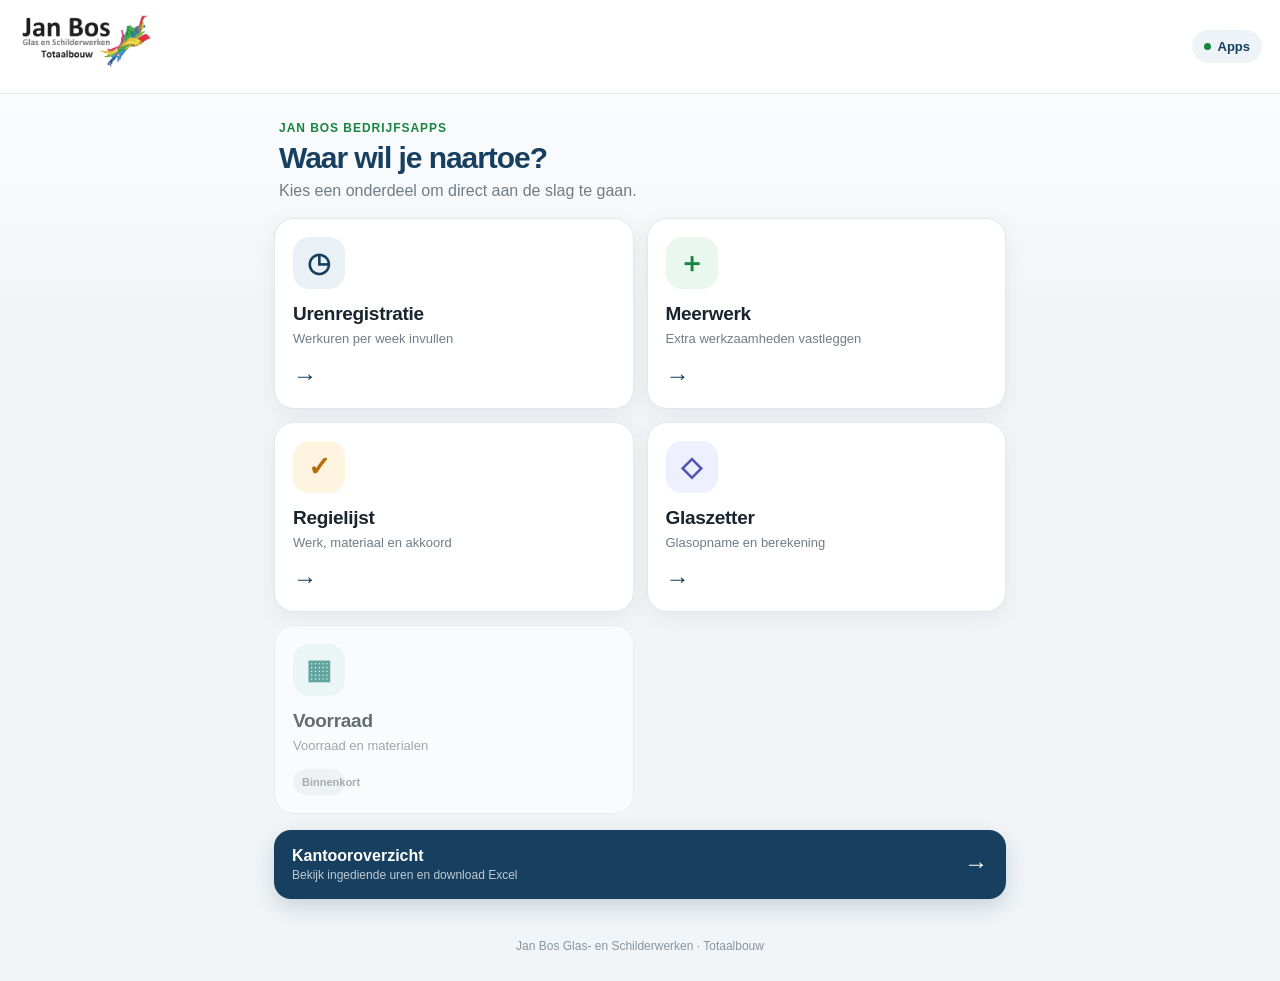
==== index.html @ 0ca0b36e "Turn site into Jan Bos app launcher" ====
<!doctype html>
<html lang="nl">
<head>
  <meta charset="utf-8">
  <meta name="viewport" content="width=device-width,initial-scale=1,viewport-fit=cover">
  <meta name="theme-color" content="#ffffff">
  <meta name="apple-mobile-web-app-capable" content="yes">
  <meta name="apple-mobile-web-app-status-bar-style" content="default">
  <meta name="apple-mobile-web-app-title" content="Jan Bos Apps">
  <meta name="description" content="Alle Jan Bos bedrijfsapps op één plek.">
  <title>Jan Bos Apps</title>
  <link rel="manifest" href="/app.webmanifest">
  <link rel="icon" type="image/png" sizes="192x192" href="/icon-192.png?v=1">
  <link rel="apple-touch-icon" href="/icon-192.png?v=1">
  <link rel="stylesheet" href="/style.css?v=10">
</head>
<body>
  <div class="app-shell">
    <header class="app-header">
      <img src="/janbos-logo.jpg?v=1" alt="Jan Bos Glas- en Schilderwerken Totaalbouw">
      <span class="status"><i></i> Apps</span>
    </header>

    <main>
      <section class="welcome">
        <span class="eyebrow">Jan Bos bedrijfsapps</span>
        <h1>Waar wil je naartoe?</h1>
        <p>Kies een onderdeel om direct aan de slag te gaan.</p>
      </section>

      <section class="tiles" aria-label="Jan Bos apps">
        <a class="tile tile-hours" href="https://uren.93-119-6-183.sslip.io">
          <span class="icon" aria-hidden="true">◷</span>
          <span class="tile-copy"><strong>Urenregistratie</strong><small>Werkuren per week invullen</small></span>
          <span class="arrow" aria-hidden="true">→</span>
        </a>

        <a class="tile tile-extra" href="https://meerwerk.93-119-6-183.sslip.io">
          <span class="icon" aria-hidden="true">＋</span>
          <span class="tile-copy"><strong>Meerwerk</strong><small>Extra werkzaamheden vastleggen</small></span>
          <span class="arrow" aria-hidden="true">→</span>
        </a>

        <a class="tile tile-list" href="https://regielijst.93-119-6-183.sslip.io">
          <span class="icon" aria-hidden="true">✓</span>
          <span class="tile-copy"><strong>Regielijst</strong><small>Werk, materiaal en akkoord</small></span>
          <span class="arrow" aria-hidden="true">→</span>
        </a>

        <a class="tile tile-glass" href="https://glaszetter.93-119-6-183.sslip.io">
          <span class="icon" aria-hidden="true">◇</span>
          <span class="tile-copy"><strong>Glaszetter</strong><small>Glasopname en berekening</small></span>
          <span class="arrow" aria-hidden="true">→</span>
        </a>

        <div class="tile tile-stock unavailable" aria-disabled="true">
          <span class="icon" aria-hidden="true">▦</span>
          <span class="tile-copy"><strong>Voorraad</strong><small>Voorraad en materialen</small></span>
          <span class="soon">Binnenkort</span>
        </div>

      </section>

      <a class="office-link" href="https://uren.93-119-6-183.sslip.io/admin">
        <span><strong>Kantooroverzicht</strong><small>Bekijk ingediende uren en download Excel</small></span>
        <b aria-hidden="true">→</b>
      </a>
    </main>

    <footer>Jan Bos Glas- en Schilderwerken · Totaalbouw</footer>
  </div>
  <script>if('serviceWorker' in navigator){navigator.serviceWorker.register('/sw.js').catch(()=>{})}</script>
</body>
</html>
---- style.css ----
:root{--navy:#173f5f;--green:#168542;--ink:#19242d;--muted:#6f7d88;--line:#e2e8ec;--bg:#f2f5f7}*{box-sizing:border-box}html{-webkit-text-size-adjust:100%;background:var(--bg)}body{margin:0;color:var(--ink);background:linear-gradient(180deg,#fff 0,#f2f5f7 310px);font-family:-apple-system,BlinkMacSystemFont,"Segoe UI",Roboto,Arial,sans-serif}.app-shell{min-height:100vh}.app-header{height:94px;padding:10px max(18px,env(safe-area-inset-left));display:flex;align-items:center;justify-content:space-between;background:rgba(255,255,255,.96);border-bottom:1px solid var(--line);position:sticky;top:0;z-index:10;backdrop-filter:blur(12px)}.app-header img{display:block;width:min(220px,62vw);height:72px;object-fit:contain;object-position:left center}.status{display:flex;align-items:center;gap:7px;padding:9px 12px;border-radius:999px;background:#edf3f6;color:var(--navy);font-size:13px;font-weight:800}.status i{width:7px;height:7px;border-radius:50%;background:var(--green)}main{width:min(760px,100%);margin:auto;padding:24px 14px 40px}.welcome{padding:0 5px 18px}.eyebrow{color:var(--green);font-size:12px;font-weight:900;letter-spacing:.08em;text-transform:uppercase}.welcome h1{margin:5px 0 0;color:var(--navy);font-size:30px;letter-spacing:-.035em}.welcome p{margin:7px 0 0;color:var(--muted);font-size:16px}.tiles{display:grid;grid-template-columns:repeat(2,minmax(0,1fr));gap:13px}.tile{min-height:150px;padding:18px;border:1px solid var(--line);border-radius:20px;background:#fff;color:var(--ink);text-decoration:none;display:grid;grid-template-columns:52px 1fr auto;grid-template-rows:auto 1fr;gap:14px 13px;align-items:center;box-shadow:0 6px 22px rgba(23,63,95,.065);transition:transform .16s,box-shadow .16s,border-color .16s}.tile[href]:hover{transform:translateY(-2px);border-color:#cfdbe2;box-shadow:0 10px 28px rgba(23,63,95,.12)}.tile[href]:active{transform:scale(.985)}.icon{width:52px;height:52px;border-radius:16px;display:grid;place-items:center;font-size:27px;font-weight:900;background:#edf3f6;color:var(--navy)}.tile-copy{grid-column:1/-1;align-self:end;display:flex;flex-direction:column;gap:5px}.tile-copy strong{font-size:19px;letter-spacing:-.015em}.tile-copy small{color:var(--muted);font-size:13px;line-height:1.35}.arrow{font-size:24px;color:var(--navy);font-weight:800}.soon{font-size:11px;font-weight:900;color:#7a8790;background:#eef1f3;border-radius:999px;padding:7px 9px}.unavailable{opacity:.65;box-shadow:none}.tile-hours .icon{background:#eaf1f6;color:#173f5f}.tile-extra .icon{background:#e9f7ee;color:#168542}.tile-list .icon{background:#fff4df;color:#b86c08}.tile-glass .icon{background:#eef0ff;color:#5554b4}.tile-stock .icon{background:#e7f7f5;color:#167b73}.tile-report .icon{background:#fff0ef;color:#a53a33}.office-link{margin-top:16px;padding:17px 18px;border-radius:17px;background:var(--navy);color:#fff;text-decoration:none;display:flex;align-items:center;justify-content:space-between;box-shadow:0 8px 22px rgba(23,63,95,.18)}.office-link span{display:flex;flex-direction:column;gap:3px}.office-link strong{font-size:16px}.office-link small{font-size:12px;opacity:.72}.office-link b{font-size:24px}footer{text-align:center;padding:0 16px max(28px,env(safe-area-inset-bottom));color:#89949d;font-size:12px}@media(max-width:560px){.app-header{height:82px;padding-top:max(8px,env(safe-area-inset-top))}.app-header img{height:60px}.status{padding:8px 10px}main{padding:18px 10px 34px}.welcome h1{font-size:27px}.tiles{gap:10px}.tile{min-height:138px;padding:14px;border-radius:18px;grid-template-columns:46px 1fr auto;gap:12px 9px}.icon{width:46px;height:46px;border-radius:14px;font-size:24px}.tile-copy strong{font-size:17px}.tile-copy small{font-size:12px}.soon{padding:6px 7px;font-size:10px}}@media(max-width:355px){.tiles{grid-template-columns:1fr}.tile{min-height:116px}.status{display:none}}
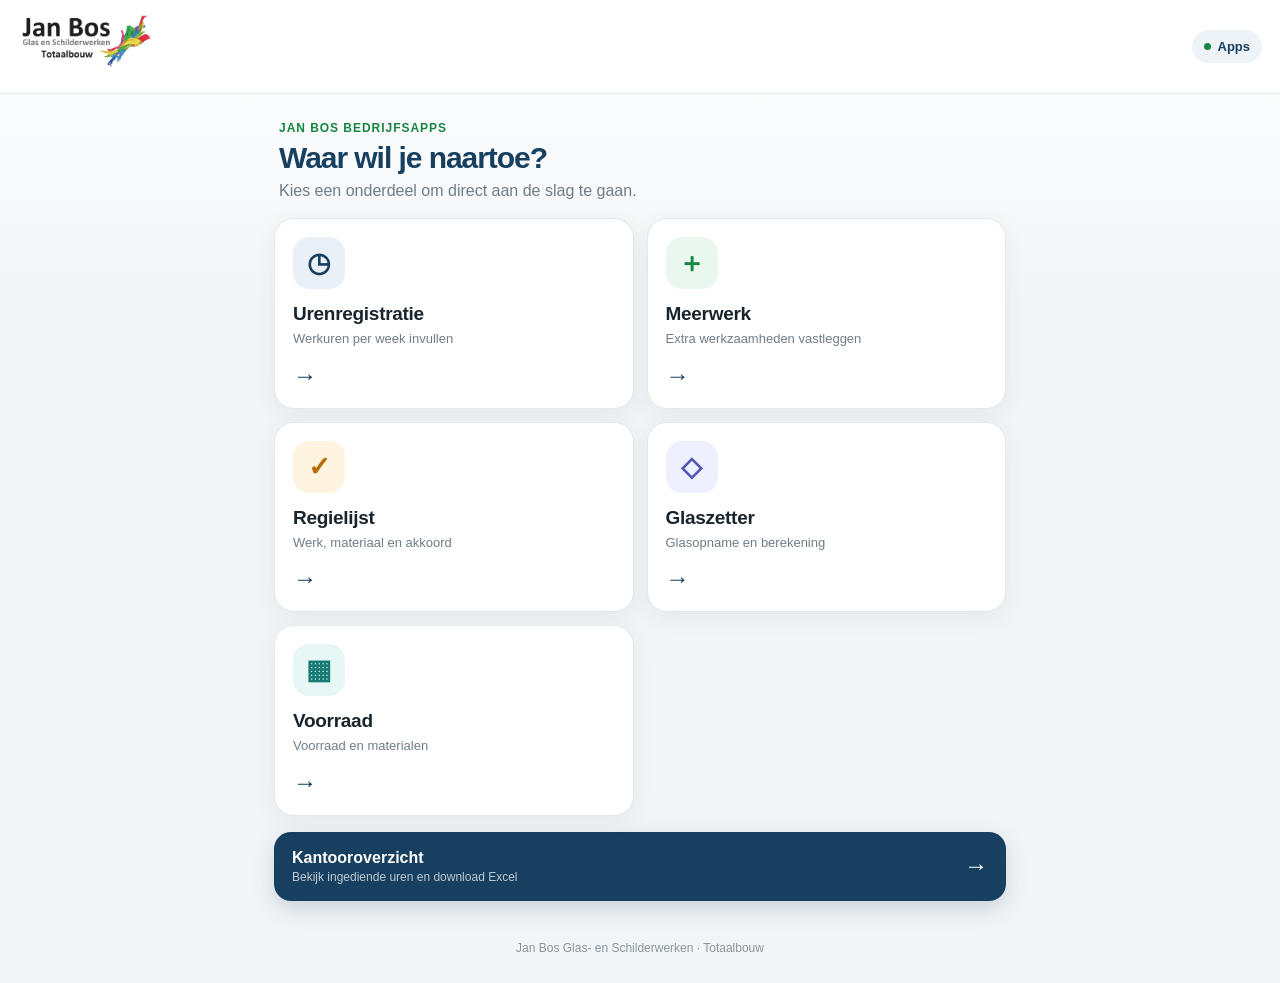
==== commit 02c8f8d1: "Activate inventory tile and improve responsive layout" ====
--- a/index.html
+++ b/index.html
@@ -13,6 +13,7 @@
   <link rel="icon" type="image/png" sizes="192x192" href="/icon-192.png?v=1">
   <link rel="apple-touch-icon" href="/icon-192.png?v=1">
   <link rel="stylesheet" href="/style.css?v=10">
+  <link rel="stylesheet" href="/responsive.css?v=1">
 </head>
 <body>
   <div class="app-shell">
@@ -53,11 +54,11 @@
           <span class="arrow" aria-hidden="true">→</span>
         </a>
 
-        <div class="tile tile-stock unavailable" aria-disabled="true">
+        <a class="tile tile-stock" href="https://93-119-6-183.sslip.io">
           <span class="icon" aria-hidden="true">▦</span>
           <span class="tile-copy"><strong>Voorraad</strong><small>Voorraad en materialen</small></span>
-          <span class="soon">Binnenkort</span>
-        </div>
+          <span class="arrow" aria-hidden="true">→</span>
+        </a>
 
       </section>
 
@@ -71,4 +72,4 @@
   </div>
   <script>if('serviceWorker' in navigator){navigator.serviceWorker.register('/sw.js').catch(()=>{})}</script>
 </body>
-</html>+</html>
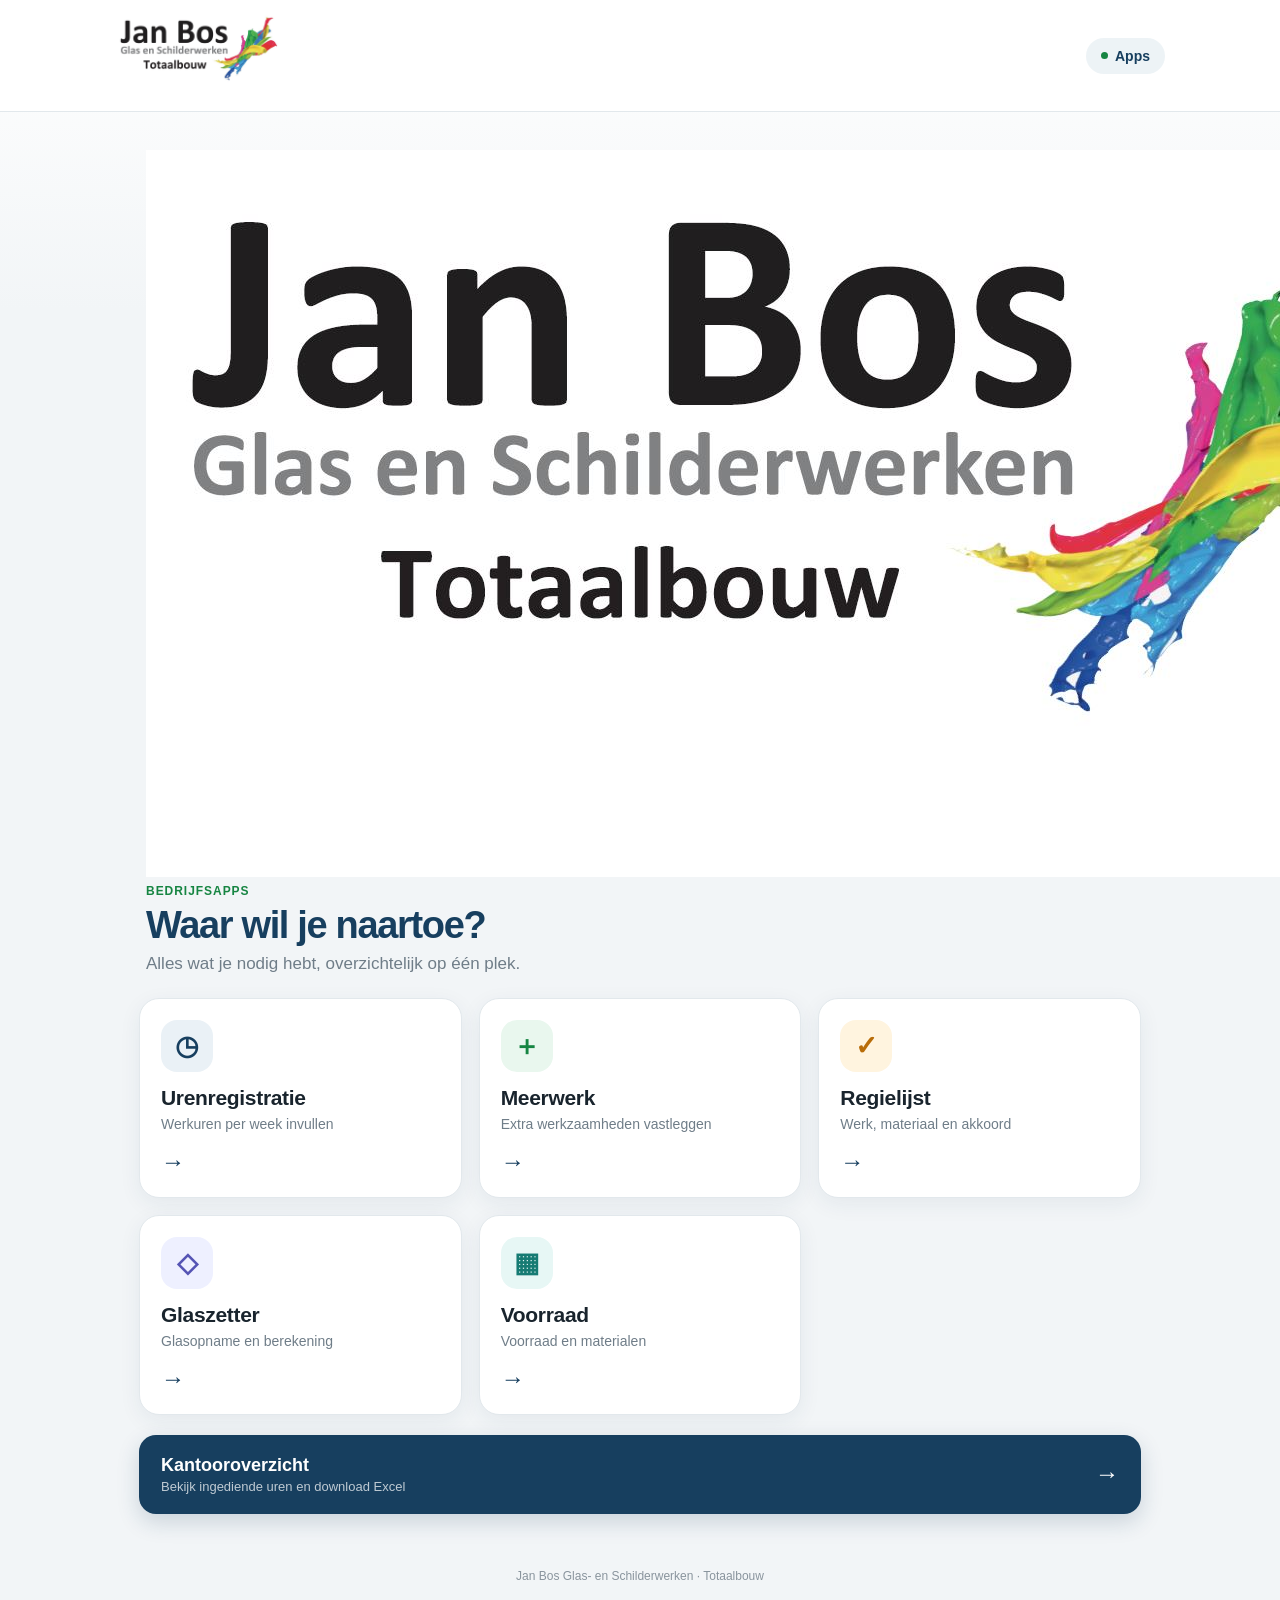
==== commit 375e6e63: "Feature Jan Bos branding in app launcher" ====
--- a/index.html
+++ b/index.html
@@ -18,15 +18,18 @@
 <body>
   <div class="app-shell">
     <header class="app-header">
-      <img src="/janbos-logo.jpg?v=1" alt="Jan Bos Glas- en Schilderwerken Totaalbouw">
+      <img src="/janbos-logo.jpg?v=2" alt="Jan Bos Glas- en Schilderwerken Totaalbouw">
       <span class="status"><i></i> Apps</span>
     </header>
 
     <main>
-      <section class="welcome">
-        <span class="eyebrow">Jan Bos bedrijfsapps</span>
-        <h1>Waar wil je naartoe?</h1>
-        <p>Kies een onderdeel om direct aan de slag te gaan.</p>
+      <section class="welcome brand-card">
+        <img class="brand-card-logo" src="/janbos-logo.jpg?v=2" alt="Jan Bos Glas- en Schilderwerken Totaalbouw">
+        <div class="brand-card-copy">
+          <span class="eyebrow">Bedrijfsapps</span>
+          <h1>Waar wil je naartoe?</h1>
+          <p>Alles wat je nodig hebt, overzichtelijk op één plek.</p>
+        </div>
       </section>
 
       <section class="tiles" aria-label="Jan Bos apps">
--- a/responsive.css
+++ b/responsive.css
@@ -0,0 +1 @@
+@media(min-width:850px){.app-header{height:112px;padding-left:max(32px,calc((100vw - 1050px)/2));padding-right:max(32px,calc((100vw - 1050px)/2))}.app-header img{width:285px;height:88px}.status{font-size:14px;padding:10px 15px}main{width:min(1050px,100%);padding:38px 24px 55px}.welcome{padding:0 7px 24px}.welcome h1{font-size:38px}.welcome p{font-size:17px}.tiles{grid-template-columns:repeat(3,minmax(0,1fr));gap:17px}.tile{min-height:175px;padding:21px}.tile-copy strong{font-size:21px}.tile-copy small{font-size:14px}.office-link{margin-top:20px;padding:20px 22px}.office-link strong{font-size:18px}.office-link small{font-size:13px}}
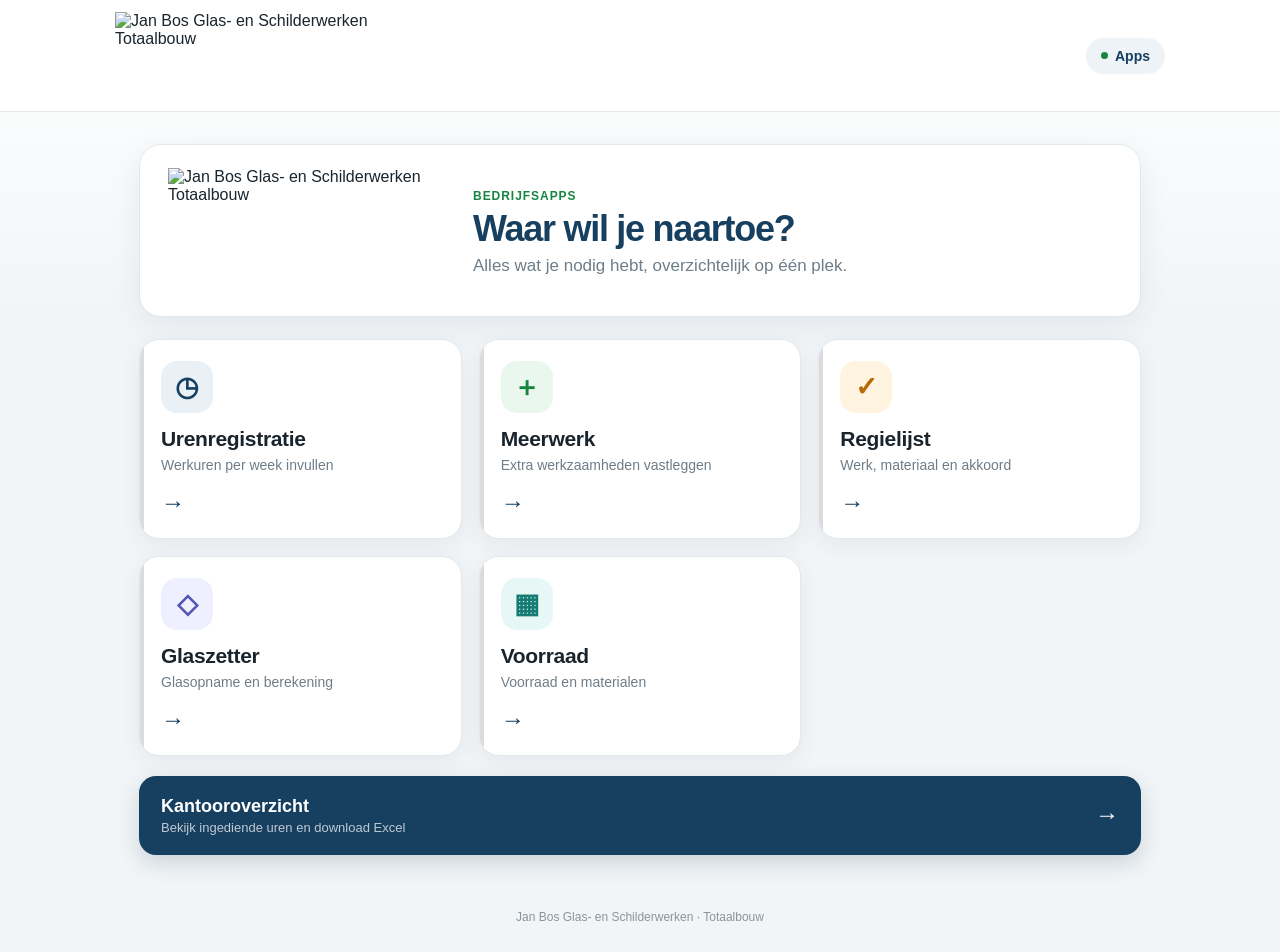
==== commit 424d13cf: "Use supplied Jan Bos logo" ====
--- a/index.html
+++ b/index.html
@@ -18,13 +18,13 @@
 <body>
   <div class="app-shell">
     <header class="app-header">
-      <img src="/janbos-logo.jpg?v=2" alt="Jan Bos Glas- en Schilderwerken Totaalbouw">
+      <img src="/janbos-logo.png?v=1" alt="Jan Bos Glas- en Schilderwerken Totaalbouw">
       <span class="status"><i></i> Apps</span>
     </header>
 
     <main>
       <section class="welcome brand-card">
-        <img class="brand-card-logo" src="/janbos-logo.jpg?v=2" alt="Jan Bos Glas- en Schilderwerken Totaalbouw">
+        <img class="brand-card-logo" src="/janbos-logo.png?v=1" alt="Jan Bos Glas- en Schilderwerken Totaalbouw">
         <div class="brand-card-copy">
           <span class="eyebrow">Bedrijfsapps</span>
           <h1>Waar wil je naartoe?</h1>
--- a/responsive.css
+++ b/responsive.css
@@ -1 +1,3 @@
-@media(min-width:850px){.app-header{height:112px;padding-left:max(32px,calc((100vw - 1050px)/2));padding-right:max(32px,calc((100vw - 1050px)/2))}.app-header img{width:285px;height:88px}.status{font-size:14px;padding:10px 15px}main{width:min(1050px,100%);padding:38px 24px 55px}.welcome{padding:0 7px 24px}.welcome h1{font-size:38px}.welcome p{font-size:17px}.tiles{grid-template-columns:repeat(3,minmax(0,1fr));gap:17px}.tile{min-height:175px;padding:21px}.tile-copy strong{font-size:21px}.tile-copy small{font-size:14px}.office-link{margin-top:20px;padding:20px 22px}.office-link strong{font-size:18px}.office-link small{font-size:13px}}
+.brand-card{margin-bottom:18px;padding:20px!important;border:1px solid #e1e8ec;border-radius:22px;background:#fff;display:flex;align-items:center;gap:20px;box-shadow:0 8px 30px rgba(23,63,95,.07)}.brand-card-logo{width:220px;height:105px;object-fit:contain;flex:none}.brand-card-copy{min-width:0}.brand-card-copy h1{margin-top:4px}.brand-card-copy p{margin-top:6px}.tile{position:relative;overflow:hidden}.tile:before{content:"";position:absolute;inset:0 auto 0 0;width:4px;background:currentColor;opacity:.16}.office-link{transition:transform .16s,box-shadow .16s}.office-link:hover{transform:translateY(-2px);box-shadow:0 12px 30px rgba(23,63,95,.24)}
+@media(max-width:620px){.app-header{justify-content:center}.app-header .status{position:absolute;right:12px}.brand-card{padding:16px!important;gap:12px;flex-direction:column;text-align:center}.brand-card-logo{width:min(285px,88%);height:116px}.brand-card-copy h1{font-size:25px}.brand-card-copy p{font-size:14px}.welcome{margin-bottom:12px}}
+@media(min-width:850px){.app-header{height:112px;padding-left:max(32px,calc((100vw - 1050px)/2));padding-right:max(32px,calc((100vw - 1050px)/2))}.app-header img{width:285px;height:88px}.status{font-size:14px;padding:10px 15px}main{width:min(1050px,100%);padding:32px 24px 55px}.brand-card{padding:23px 28px!important;margin-bottom:22px}.brand-card-logo{width:285px;height:125px}.welcome h1{font-size:36px}.welcome p{font-size:17px}.tiles{grid-template-columns:repeat(3,minmax(0,1fr));gap:17px}.tile{min-height:175px;padding:21px}.tile-copy strong{font-size:21px}.tile-copy small{font-size:14px}.office-link{margin-top:20px;padding:20px 22px}.office-link strong{font-size:18px}.office-link small{font-size:13px}}
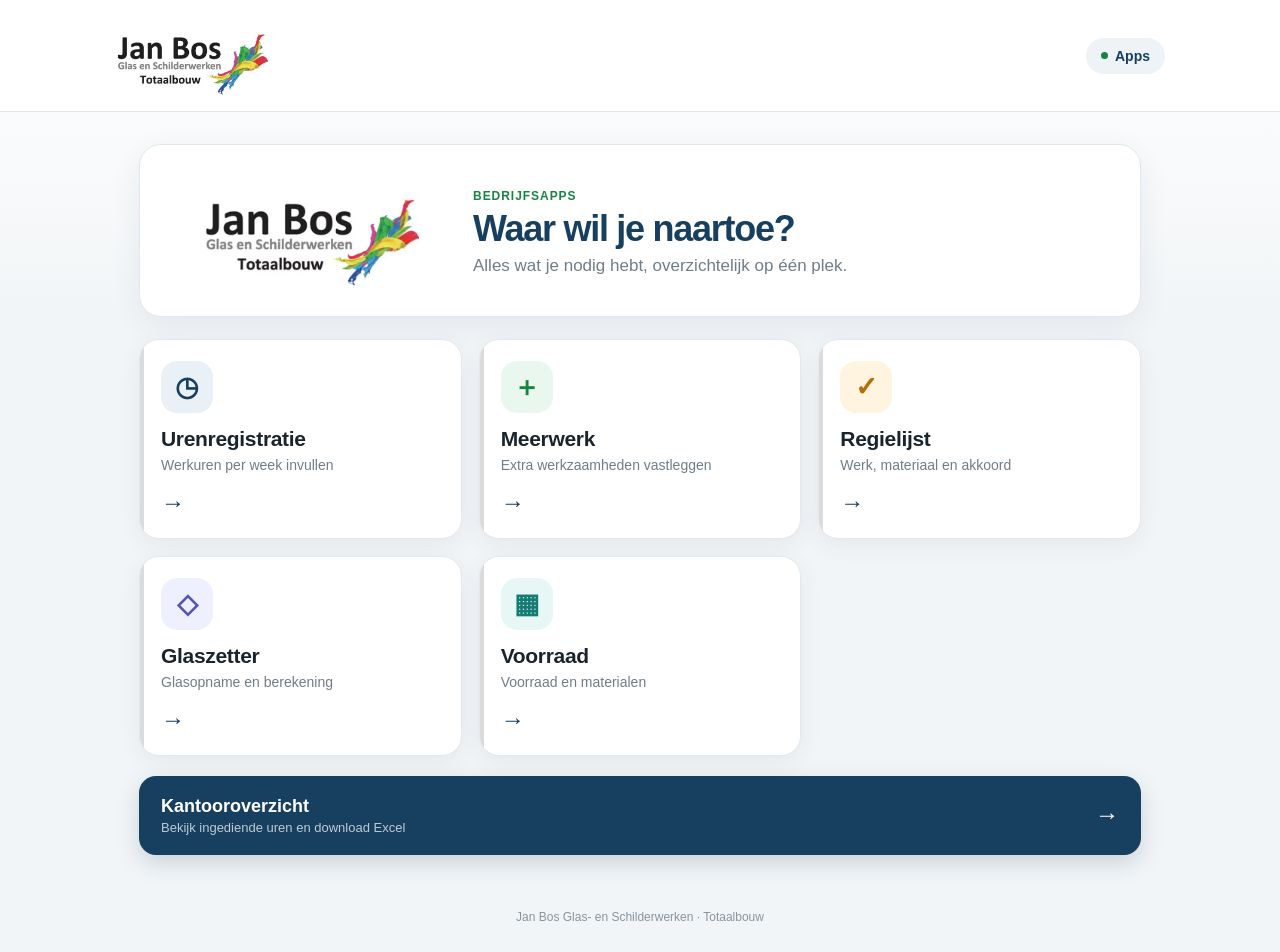
==== commit c655dd9b: "Open tools inside central app shell" ====
--- a/index.html
+++ b/index.html
@@ -33,31 +33,31 @@
       </section>
 
       <section class="tiles" aria-label="Jan Bos apps">
-        <a class="tile tile-hours" href="https://uren.93-119-6-183.sslip.io">
+        <a class="tile tile-hours" href="/open.html?app=uren">
           <span class="icon" aria-hidden="true">◷</span>
           <span class="tile-copy"><strong>Urenregistratie</strong><small>Werkuren per week invullen</small></span>
           <span class="arrow" aria-hidden="true">→</span>
         </a>
 
-        <a class="tile tile-extra" href="https://meerwerk.93-119-6-183.sslip.io">
+        <a class="tile tile-extra" href="/open.html?app=meerwerk">
           <span class="icon" aria-hidden="true">＋</span>
           <span class="tile-copy"><strong>Meerwerk</strong><small>Extra werkzaamheden vastleggen</small></span>
           <span class="arrow" aria-hidden="true">→</span>
         </a>
 
-        <a class="tile tile-list" href="https://regielijst.93-119-6-183.sslip.io">
+        <a class="tile tile-list" href="/open.html?app=regielijst">
           <span class="icon" aria-hidden="true">✓</span>
           <span class="tile-copy"><strong>Regielijst</strong><small>Werk, materiaal en akkoord</small></span>
           <span class="arrow" aria-hidden="true">→</span>
         </a>
 
-        <a class="tile tile-glass" href="https://glaszetter.93-119-6-183.sslip.io">
+        <a class="tile tile-glass" href="/open.html?app=glaszetter">
           <span class="icon" aria-hidden="true">◇</span>
           <span class="tile-copy"><strong>Glaszetter</strong><small>Glasopname en berekening</small></span>
           <span class="arrow" aria-hidden="true">→</span>
         </a>
 
-        <a class="tile tile-stock" href="https://93-119-6-183.sslip.io">
+        <a class="tile tile-stock" href="/open.html?app=voorraad">
           <span class="icon" aria-hidden="true">▦</span>
           <span class="tile-copy"><strong>Voorraad</strong><small>Voorraad en materialen</small></span>
           <span class="arrow" aria-hidden="true">→</span>
@@ -65,7 +65,7 @@
 
       </section>
 
-      <a class="office-link" href="https://uren.93-119-6-183.sslip.io/admin">
+      <a class="office-link" href="/open.html?app=kantoor">
         <span><strong>Kantooroverzicht</strong><small>Bekijk ingediende uren en download Excel</small></span>
         <b aria-hidden="true">→</b>
       </a>
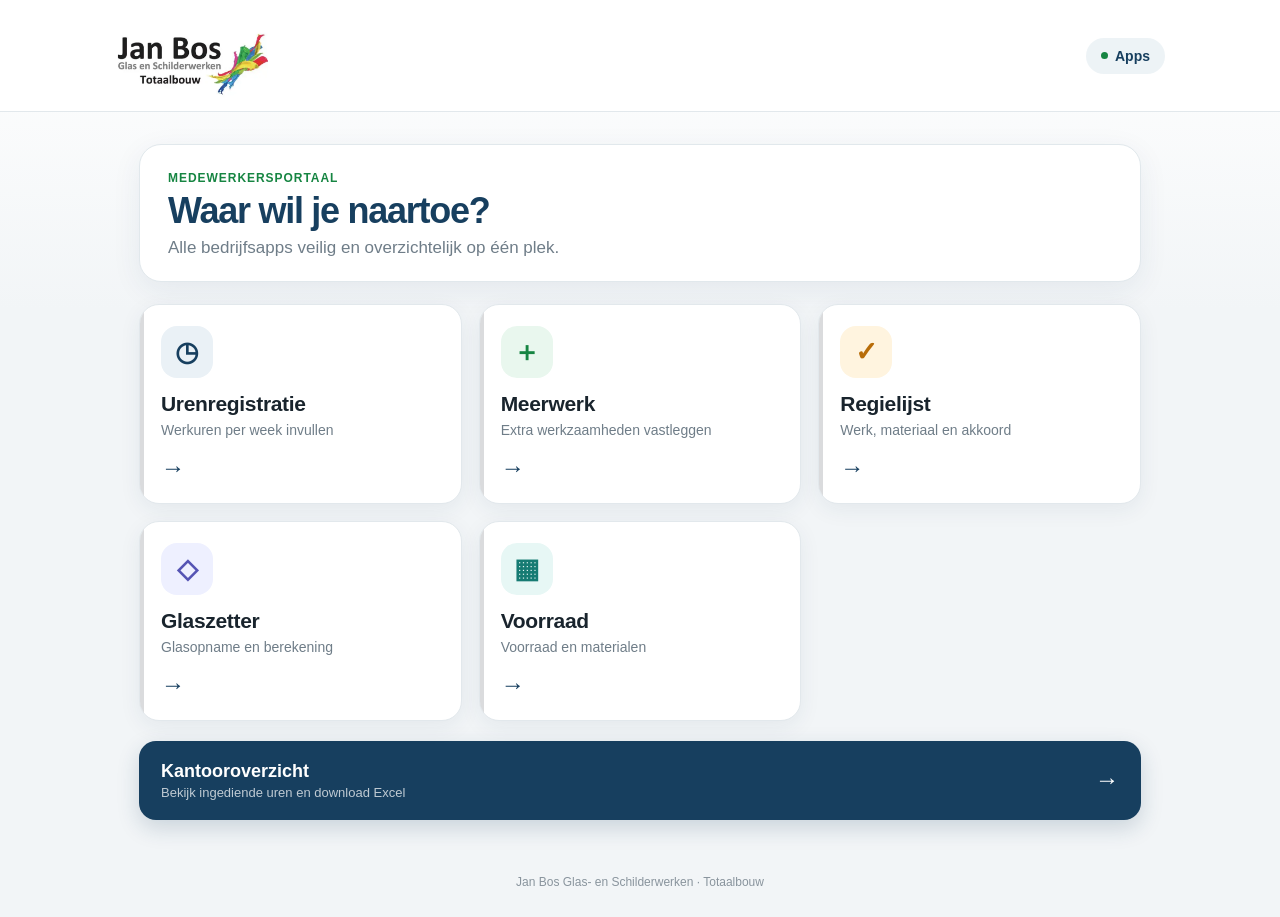
==== commit 93325a2f: "Refine central app presentation" ====
--- a/index.html
+++ b/index.html
@@ -24,11 +24,10 @@
 
     <main>
       <section class="welcome brand-card">
-        <img class="brand-card-logo" src="/janbos-logo.png?v=1" alt="Jan Bos Glas- en Schilderwerken Totaalbouw">
         <div class="brand-card-copy">
-          <span class="eyebrow">Bedrijfsapps</span>
+          <span class="eyebrow">Medewerkersportaal</span>
           <h1>Waar wil je naartoe?</h1>
-          <p>Alles wat je nodig hebt, overzichtelijk op één plek.</p>
+          <p>Alle bedrijfsapps veilig en overzichtelijk op één plek.</p>
         </div>
       </section>
 
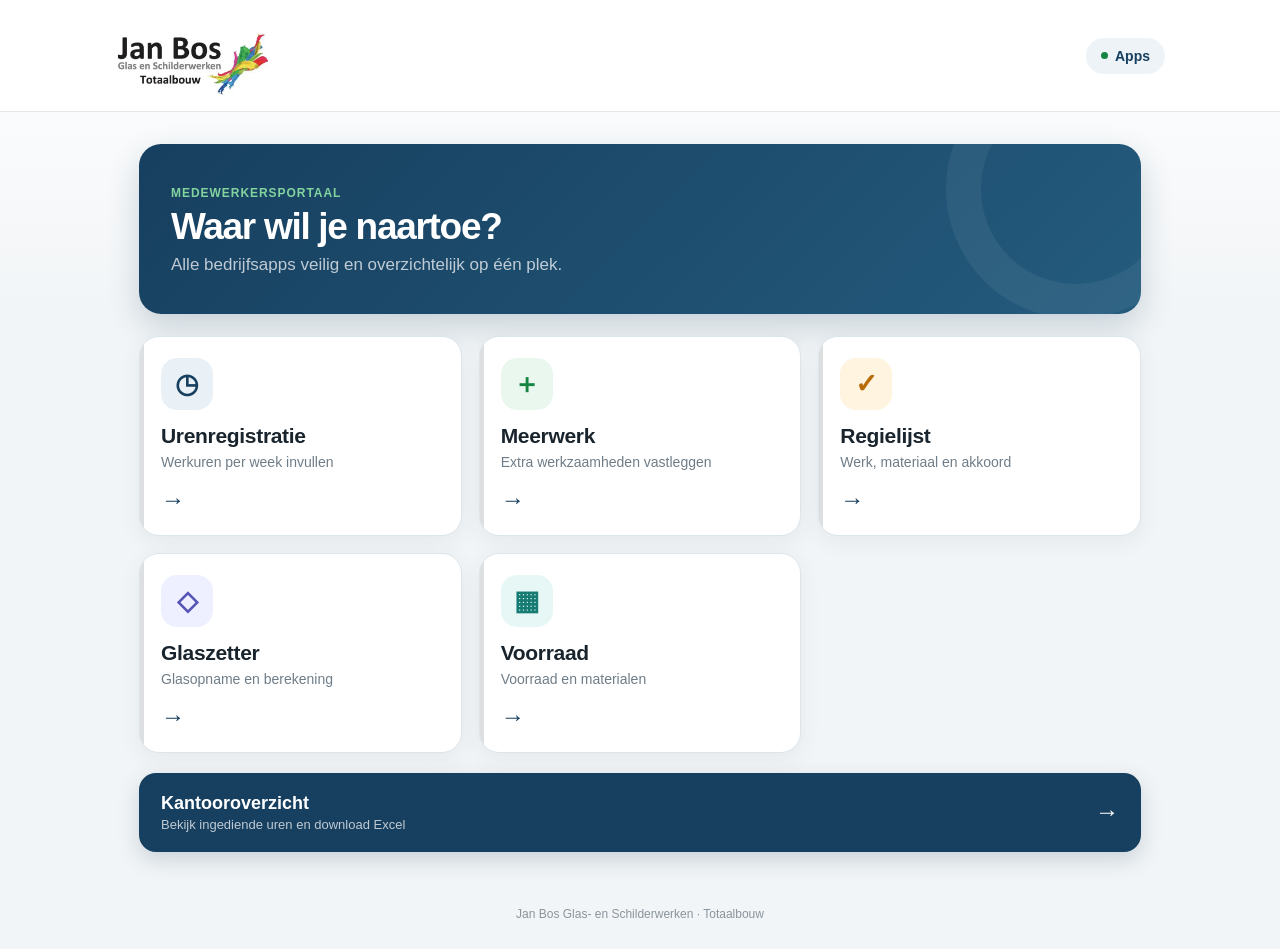
==== commit 8353d520: "Maak centrale app onafhankelijk van losse stijlbestanden" ====
--- a/index.html
+++ b/index.html
@@ -12,13 +12,19 @@
   <link rel="manifest" href="/app.webmanifest">
   <link rel="icon" type="image/png" sizes="192x192" href="/icon-192.png?v=1">
   <link rel="apple-touch-icon" href="/icon-192.png?v=1">
-  <link rel="stylesheet" href="/style.css?v=10">
-  <link rel="stylesheet" href="/responsive.css?v=1">
+  <style>
+:root{--navy:#173f5f;--green:#168542;--ink:#19242d;--muted:#6f7d88;--line:#e2e8ec;--bg:#f2f5f7}*{box-sizing:border-box}html{-webkit-text-size-adjust:100%;background:var(--bg)}body{margin:0;color:var(--ink);background:linear-gradient(180deg,#fff 0,#f2f5f7 310px);font-family:-apple-system,BlinkMacSystemFont,"Segoe UI",Roboto,Arial,sans-serif}.app-shell{min-height:100vh}.app-header{height:94px;padding:10px max(18px,env(safe-area-inset-left));display:flex;align-items:center;justify-content:space-between;background:rgba(255,255,255,.96);border-bottom:1px solid var(--line);position:sticky;top:0;z-index:10;backdrop-filter:blur(12px)}.app-header img{display:block;width:min(220px,62vw);height:72px;object-fit:contain;object-position:left center}.status{display:flex;align-items:center;gap:7px;padding:9px 12px;border-radius:999px;background:#edf3f6;color:var(--navy);font-size:13px;font-weight:800}.status i{width:7px;height:7px;border-radius:50%;background:var(--green)}main{width:min(760px,100%);margin:auto;padding:24px 14px 40px}.welcome{padding:0 5px 18px}.eyebrow{color:var(--green);font-size:12px;font-weight:900;letter-spacing:.08em;text-transform:uppercase}.welcome h1{margin:5px 0 0;color:var(--navy);font-size:30px;letter-spacing:-.035em}.welcome p{margin:7px 0 0;color:var(--muted);font-size:16px}.tiles{display:grid;grid-template-columns:repeat(2,minmax(0,1fr));gap:13px}.tile{min-height:150px;padding:18px;border:1px solid var(--line);border-radius:20px;background:#fff;color:var(--ink);text-decoration:none;display:grid;grid-template-columns:52px 1fr auto;grid-template-rows:auto 1fr;gap:14px 13px;align-items:center;box-shadow:0 6px 22px rgba(23,63,95,.065);transition:transform .16s,box-shadow .16s,border-color .16s}.tile[href]:hover{transform:translateY(-2px);border-color:#cfdbe2;box-shadow:0 10px 28px rgba(23,63,95,.12)}.tile[href]:active{transform:scale(.985)}.icon{width:52px;height:52px;border-radius:16px;display:grid;place-items:center;font-size:27px;font-weight:900;background:#edf3f6;color:var(--navy)}.tile-copy{grid-column:1/-1;align-self:end;display:flex;flex-direction:column;gap:5px}.tile-copy strong{font-size:19px;letter-spacing:-.015em}.tile-copy small{color:var(--muted);font-size:13px;line-height:1.35}.arrow{font-size:24px;color:var(--navy);font-weight:800}.soon{font-size:11px;font-weight:900;color:#7a8790;background:#eef1f3;border-radius:999px;padding:7px 9px}.unavailable{opacity:.65;box-shadow:none}.tile-hours .icon{background:#eaf1f6;color:#173f5f}.tile-extra .icon{background:#e9f7ee;color:#168542}.tile-list .icon{background:#fff4df;color:#b86c08}.tile-glass .icon{background:#eef0ff;color:#5554b4}.tile-stock .icon{background:#e7f7f5;color:#167b73}.tile-report .icon{background:#fff0ef;color:#a53a33}.office-link{margin-top:16px;padding:17px 18px;border-radius:17px;background:var(--navy);color:#fff;text-decoration:none;display:flex;align-items:center;justify-content:space-between;box-shadow:0 8px 22px rgba(23,63,95,.18)}.office-link span{display:flex;flex-direction:column;gap:3px}.office-link strong{font-size:16px}.office-link small{font-size:12px;opacity:.72}.office-link b{font-size:24px}footer{text-align:center;padding:0 16px max(28px,env(safe-area-inset-bottom));color:#89949d;font-size:12px}@media(max-width:560px){.app-header{height:82px;padding-top:max(8px,env(safe-area-inset-top))}.app-header img{height:60px}.status{padding:8px 10px}main{padding:18px 10px 34px}.welcome h1{font-size:27px}.tiles{gap:10px}.tile{min-height:138px;padding:14px;border-radius:18px;grid-template-columns:46px 1fr auto;gap:12px 9px}.icon{width:46px;height:46px;border-radius:14px;font-size:24px}.tile-copy strong{font-size:17px}.tile-copy small{font-size:12px}.soon{padding:6px 7px;font-size:10px}}@media(max-width:355px){.tiles{grid-template-columns:1fr}.tile{min-height:116px}.status{display:none}}
+
+.brand-card{margin-bottom:18px;padding:24px!important;border:0;border-radius:22px;background:linear-gradient(135deg,#173f5f,#245b7d);display:flex;align-items:center;min-height:150px;box-shadow:0 12px 32px rgba(23,63,95,.2);position:relative;overflow:hidden}.brand-card:after{content:"";position:absolute;width:190px;height:190px;border-radius:50%;right:-65px;top:-85px;border:35px solid rgba(255,255,255,.06)}.brand-card-copy{position:relative;z-index:1;min-width:0}.brand-card .eyebrow{color:#82d39e}.brand-card-copy h1{margin-top:5px;color:#fff}.brand-card-copy p{margin-top:7px;color:rgba(255,255,255,.72)}.tile{position:relative;overflow:hidden;border-color:#dce5ea}.tile:before{content:"";position:absolute;inset:0 auto 0 0;width:4px;background:currentColor;opacity:.15}.tile[href]:focus-visible,.office-link:focus-visible,.back:focus-visible{outline:3px solid rgba(22,133,66,.35);outline-offset:3px}.office-link{transition:transform .16s,box-shadow .16s}.office-link:hover{transform:translateY(-2px);box-shadow:0 12px 30px rgba(23,63,95,.24)}
+@media(max-width:620px){.app-header{justify-content:center}.app-header .status{position:absolute;right:12px}.brand-card{padding:21px 19px!important;min-height:135px}.brand-card-copy h1{font-size:26px}.brand-card-copy p{font-size:14px;max-width:270px}.welcome{margin-bottom:12px}}
+@media(min-width:850px){.app-header{height:112px;padding-left:max(32px,calc((100vw - 1050px)/2));padding-right:max(32px,calc((100vw - 1050px)/2))}.app-header img{width:285px;height:88px}.status{font-size:14px;padding:10px 15px}main{width:min(1050px,100%);padding:32px 24px 55px}.brand-card{padding:28px 32px!important;margin-bottom:22px;min-height:170px}.welcome h1{font-size:37px}.welcome p{font-size:17px}.tiles{grid-template-columns:repeat(3,minmax(0,1fr));gap:17px}.tile{min-height:175px;padding:21px}.tile-copy strong{font-size:21px}.tile-copy small{font-size:14px}.office-link{margin-top:20px;padding:20px 22px}.office-link strong{font-size:18px}.office-link small{font-size:13px}}
+
+  </style>
 </head>
 <body>
   <div class="app-shell">
     <header class="app-header">
-      <img src="/janbos-logo.png?v=1" alt="Jan Bos Glas- en Schilderwerken Totaalbouw">
+      <img src="[data-uri]" alt="Jan Bos Glas- en Schilderwerken Totaalbouw">
       <span class="status"><i></i> Apps</span>
     </header>
 
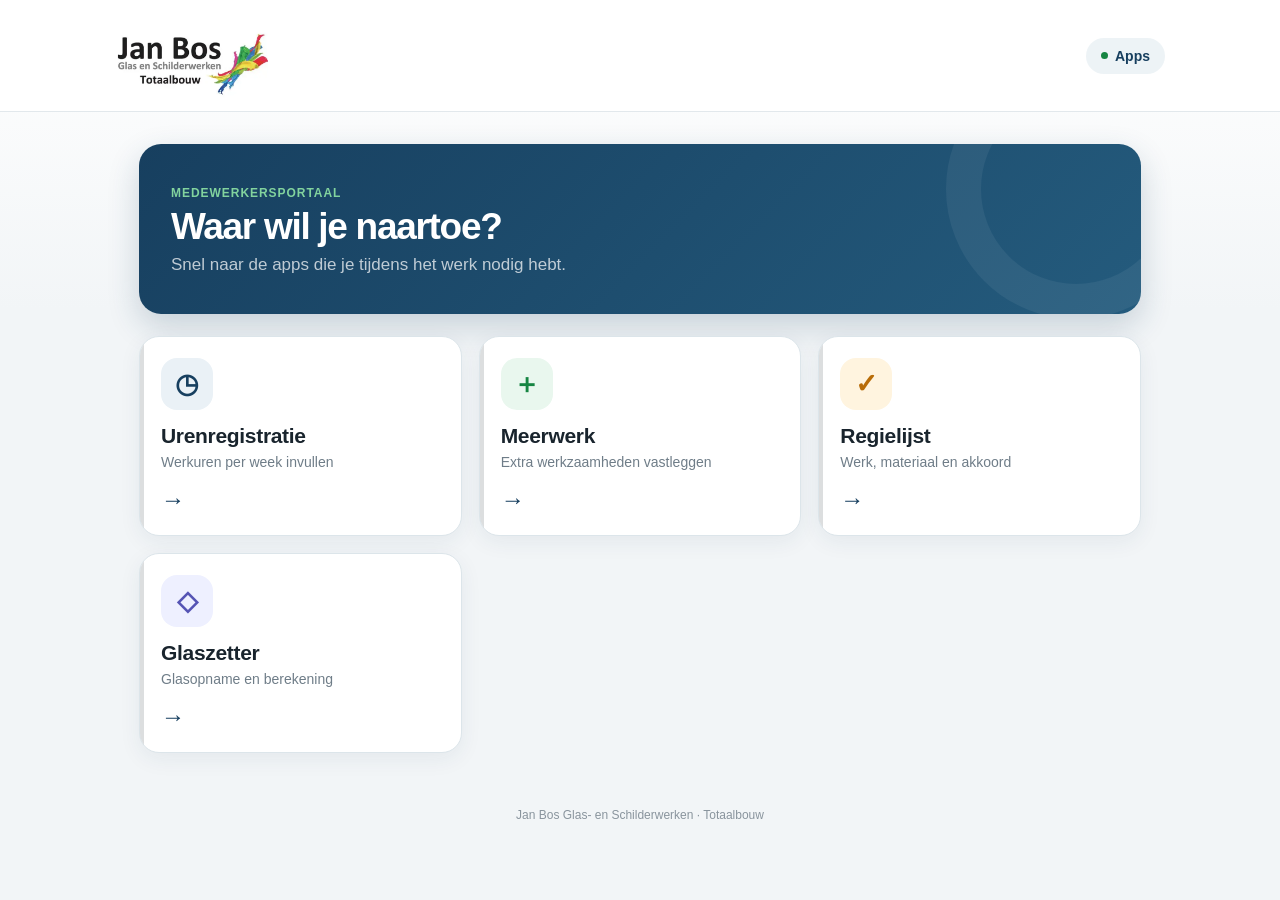
==== commit 3bc1c262: "Maak medewerkersportaal eenvoudiger" ====
--- a/index.html
+++ b/index.html
@@ -33,7 +33,7 @@
         <div class="brand-card-copy">
           <span class="eyebrow">Medewerkersportaal</span>
           <h1>Waar wil je naartoe?</h1>
-          <p>Alle bedrijfsapps veilig en overzichtelijk op één plek.</p>
+          <p>Snel naar de apps die je tijdens het werk nodig hebt.</p>
         </div>
       </section>
 
@@ -62,18 +62,7 @@
           <span class="arrow" aria-hidden="true">→</span>
         </a>
 
-        <a class="tile tile-stock" href="/open.html?app=voorraad">
-          <span class="icon" aria-hidden="true">▦</span>
-          <span class="tile-copy"><strong>Voorraad</strong><small>Voorraad en materialen</small></span>
-          <span class="arrow" aria-hidden="true">→</span>
-        </a>
-
       </section>
-
-      <a class="office-link" href="/open.html?app=kantoor">
-        <span><strong>Kantooroverzicht</strong><small>Bekijk ingediende uren en download Excel</small></span>
-        <b aria-hidden="true">→</b>
-      </a>
     </main>
 
     <footer>Jan Bos Glas- en Schilderwerken · Totaalbouw</footer>
